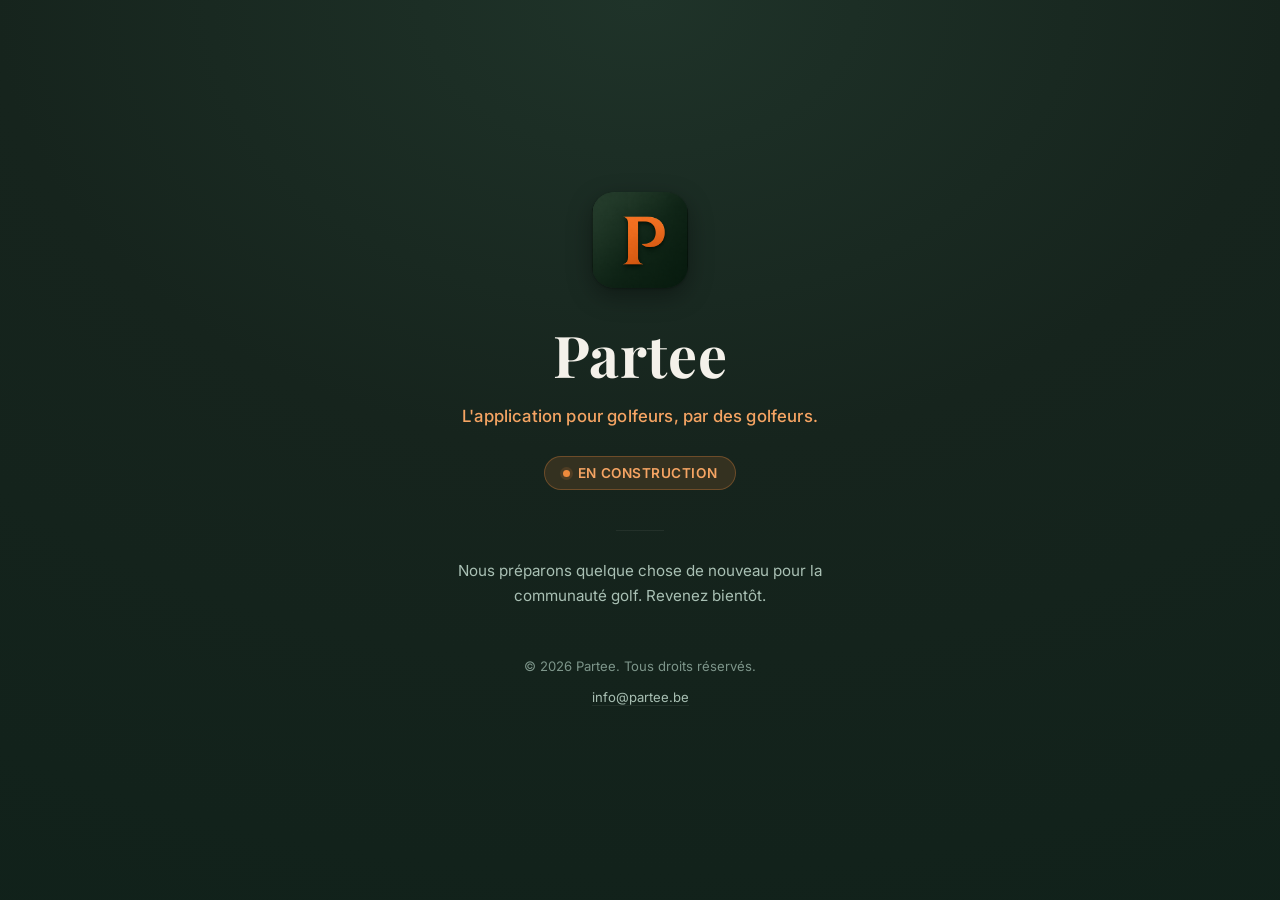
==== index.html @ 992b5b36 "Remonte les fichiers à la racine du repo" ====
<!DOCTYPE html>
<html lang="fr">
<head>
<meta charset="UTF-8">
<meta name="viewport" content="width=device-width, initial-scale=1.0">
<title>Partee — Bientôt disponible</title>
<meta name="description" content="Partee, l'application pour golfeurs, par des golfeurs. Arrive bientôt.">
<link rel="icon" type="image/png" href="[data-uri]">
<link rel="preconnect" href="https://fonts.googleapis.com">
<link rel="preconnect" href="https://fonts.gstatic.com" crossorigin>
<link href="https://fonts.googleapis.com/css2?family=Playfair+Display:wght@600;700&family=Inter:wght@400;500;600&display=swap" rel="stylesheet">
<style>
  :root {
    --bg: #10211A;
    --surface: #16241D;
    --surface-elevated: #1F3329;
    --border-soft: rgba(255,255,255,0.06);
    --text-primary: #F4F1EA;
    --text-secondary: #A9C0B4;
    --text-muted: #7D958A;
    --accent: #F08A3C;
    --accent-bright: #F5A463;
    --accent-deep: #D8742A;
    --accent-soft: rgba(240,138,60,0.14);
  }

  * { box-sizing: border-box; }

  html, body {
    margin: 0;
    padding: 0;
    height: 100%;
  }

  body {
    min-height: 100vh;
    background: radial-gradient(120% 120% at 50% 0%, var(--surface-elevated) 0%, var(--surface) 42%, var(--bg) 100%);
    color: var(--text-primary);
    font-family: 'Inter', -apple-system, BlinkMacSystemFont, sans-serif;
    display: flex;
    align-items: center;
    justify-content: center;
    padding: 32px;
    overflow-x: hidden;
  }

  .wrap {
    width: 100%;
    max-width: 560px;
    display: flex;
    flex-direction: column;
    align-items: center;
    text-align: center;
  }

  .logo {
    width: 96px;
    height: 96px;
    border-radius: 22px;
    box-shadow: 0 1px 2px rgba(0,0,0,0.25), 0 8px 24px rgba(0,0,0,0.35);
    margin-bottom: 28px;
  }

  .wordmark {
    font-family: 'Playfair Display', serif;
    font-weight: 700;
    font-size: clamp(2.6rem, 8vw, 3.6rem);
    letter-spacing: 0.01em;
    color: var(--text-primary);
    margin: 0 0 14px;
  }

  .tagline {
    font-size: 1.05rem;
    font-weight: 500;
    color: var(--accent-bright);
    margin: 0 0 30px;
    letter-spacing: 0.01em;
  }

  .badge {
    display: inline-flex;
    align-items: center;
    gap: 8px;
    padding: 8px 18px;
    border-radius: 999px;
    background: var(--accent-soft);
    border: 1px solid rgba(240,138,60,0.3);
    color: var(--accent-bright);
    font-size: 0.85rem;
    font-weight: 600;
    letter-spacing: 0.04em;
    text-transform: uppercase;
    margin-bottom: 40px;
  }

  .badge .dot {
    width: 7px;
    height: 7px;
    border-radius: 50%;
    background: var(--accent);
    box-shadow: 0 0 0 3px var(--accent-soft);
  }

  .divider {
    width: 48px;
    height: 1px;
    background: var(--border-soft);
    margin-bottom: 28px;
  }

  .desc {
    font-size: 0.95rem;
    color: var(--text-secondary);
    line-height: 1.6;
    max-width: 420px;
    margin: 0 0 48px;
  }

  footer {
    display: flex;
    flex-direction: column;
    align-items: center;
    gap: 10px;
    color: var(--text-muted);
    font-size: 0.82rem;
    line-height: 1.6;
  }

  footer a {
    color: var(--text-secondary);
    text-decoration: none;
    border-bottom: 1px solid var(--border-soft);
    transition: color 0.15s ease, border-color 0.15s ease;
  }

  footer a:hover {
    color: var(--accent-bright);
    border-color: var(--accent-deep);
  }

  @media (max-width: 480px) {
    .wordmark { font-size: 2.4rem; }
    .tagline { font-size: 0.95rem; }
  }
</style>
</head>
<body>
  <div class="wrap">
    <img class="logo" src="[data-uri]" alt="Partee">
    <h1 class="wordmark">Partee</h1>
    <p class="tagline">L'application pour golfeurs, par des golfeurs.</p>

    <span class="badge"><span class="dot"></span>En construction</span>

    <div class="divider"></div>

    <p class="desc">
      Nous préparons quelque chose de nouveau pour la communauté golf.
      Revenez bientôt.
    </p>

    <footer>
      <div>© 2026 Partee. Tous droits réservés.</div>
      <div><a href="mailto:info@partee.be">info@partee.be</a></div>
    </footer>
  </div>
</body>
</html>
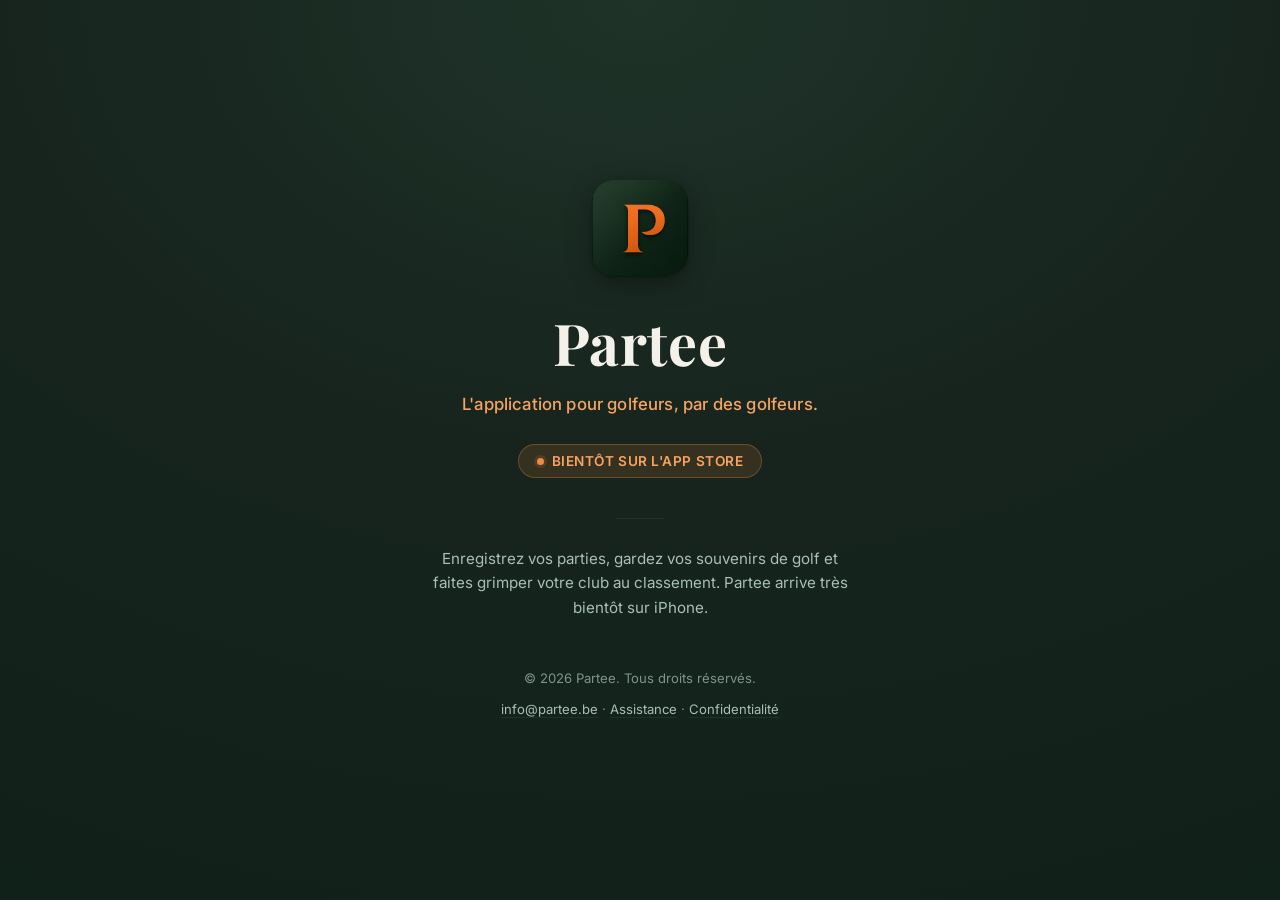
==== commit 3b338e42: "Site : annonce App Store, pages Assistance et Confidentialité - Accueil : « Bientôt sur l'App Store " ====
--- a/index.html
+++ b/index.html
@@ -3,8 +3,8 @@
 <head>
 <meta charset="UTF-8">
 <meta name="viewport" content="width=device-width, initial-scale=1.0">
-<title>Partee — Bientôt disponible</title>
-<meta name="description" content="Partee, l'application pour golfeurs, par des golfeurs. Arrive bientôt.">
+<title>Partee · Bientôt sur l'App Store</title>
+<meta name="description" content="Partee, l'application pour golfeurs, par des golfeurs. Bientôt disponible sur l'App Store.">
 <link rel="icon" type="image/png" href="[data-uri]">
 <link rel="preconnect" href="https://fonts.googleapis.com">
 <link rel="preconnect" href="https://fonts.gstatic.com" crossorigin>
@@ -151,18 +151,18 @@
     <h1 class="wordmark">Partee</h1>
     <p class="tagline">L'application pour golfeurs, par des golfeurs.</p>
 
-    <span class="badge"><span class="dot"></span>En construction</span>
+    <span class="badge"><span class="dot"></span>Bientôt sur l'App Store</span>
 
     <div class="divider"></div>
 
     <p class="desc">
-      Nous préparons quelque chose de nouveau pour la communauté golf.
-      Revenez bientôt.
+      Enregistrez vos parties, gardez vos souvenirs de golf et faites
+      grimper votre club au classement. Partee arrive très bientôt sur iPhone.
     </p>
 
     <footer>
       <div>© 2026 Partee. Tous droits réservés.</div>
-      <div><a href="mailto:info@partee.be">info@partee.be</a></div>
+      <div><a href="mailto:info@partee.be">info@partee.be</a> · <a href="/assistance/">Assistance</a> · <a href="/confidentialite/">Confidentialité</a></div>
     </footer>
   </div>
 </body>
